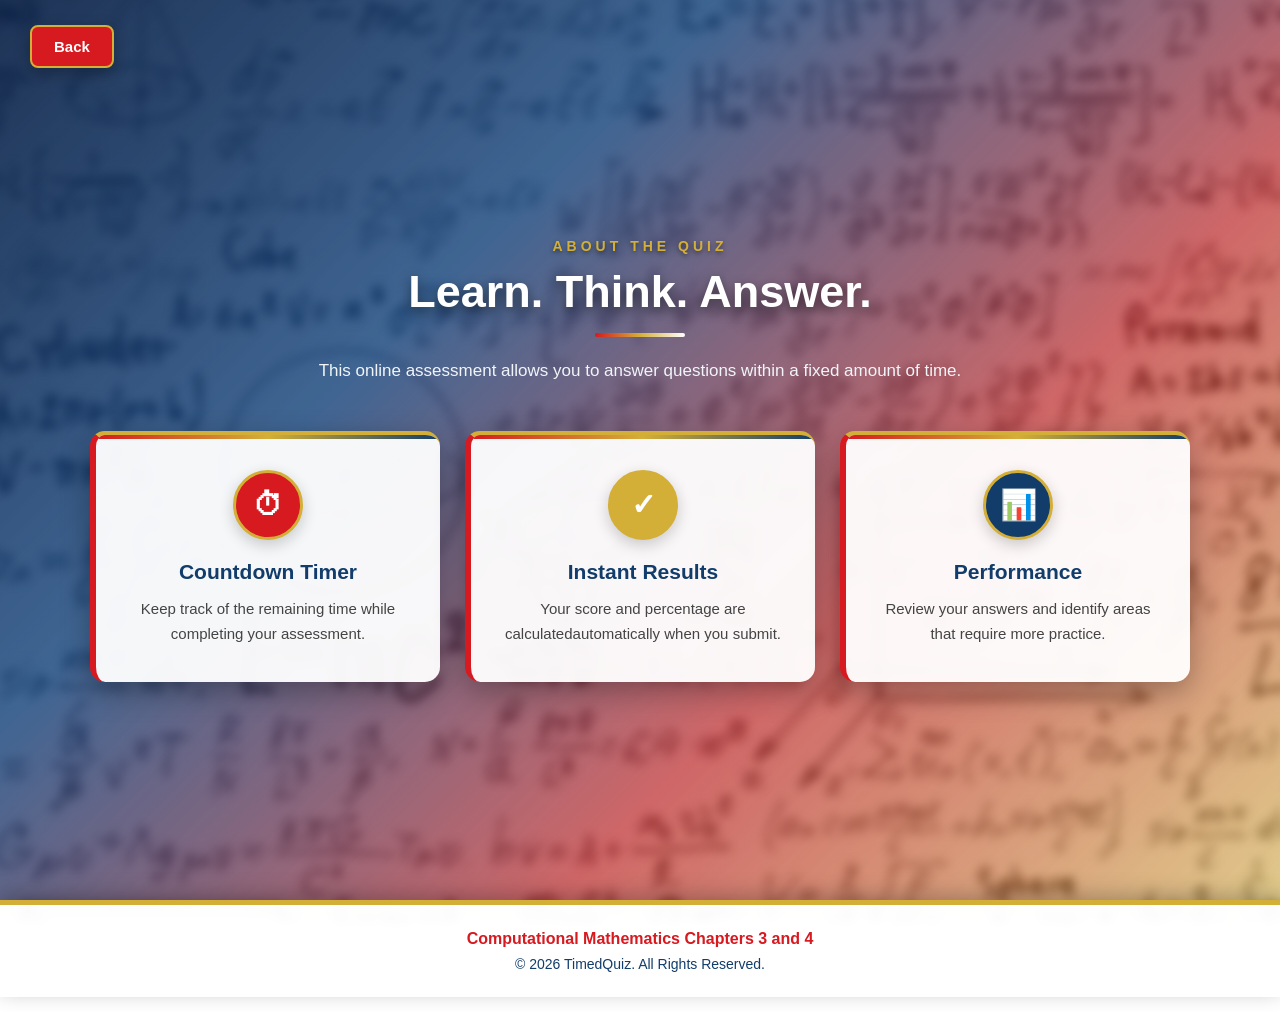
==== frontend/about.html @ ee89e7a9 "Add timedquiz frontend and backend" ====
<!DOCTYPE html>
<html lang="en">
    <head>
        <meta charset="UTF-8">
        <meta name="viewport" content="width=device-width, initial-scale=1.0">
        <title>About</title>

        <link rel="stylesheet" href="css/about.css">
    </head>

    <body >
        <button onclick="backhi()" class="bac">Back</button>
        
        <!-- ABOUT SECTION -->

        <section id="about" class="section">

            <div class="section-heading">

                <p class="subtitle">ABOUT THE QUIZ</p>

                <h2>Learn. Think. Answer.</h2>

                <p>This online assessment allows you to answer questions within a fixed amount of time.</p>

            </div>

            <div class="feature-container">

                <div class="feature-card">

                    <div class="feature-icon">⏱</div>

                    <h3>Countdown Timer</h3>

                    <p>Keep track of the remaining time while completing your assessment.</p>

                </div>


                <div class="feature-card">

                    <div class="feature-icon">✓</div>

                    <h3>Instant Results</h3>

                    <p>Your score and percentage are calculatedautomatically when you submit.</p>

                </div>


                <div class="feature-card">

                    <div class="feature-icon">📊</div>

                    <h3>Performance</h3>

                    <p>Review your answers and identify areas that require more practice.</p>

                </div>
            </div>
        </section>

        <footer>
            <h4 style="color: red;text-align: left;">Computational Mathematics Chapters 3 and 4</h4>
            <p>&copy; 2026 TimedQuiz. All Rights Reserved.</p>
        </footer>

        <script>
            function backhi(){
                window.history.back();
            }
        </script>
    </body>
</html>
---- frontend/css/about.css ----
/* =========================================
   ABOUT PAGE
========================================= */

* {
    margin: 0;
    padding: 0;
    box-sizing: border-box;
}


/* =========================================
   BODY
========================================= */

body {
    min-height: 100vh;

    font-family:
        Arial,
        Helvetica,
        sans-serif;

    color: white;

    position: relative;

    background-image:
        linear-gradient(
            135deg,
            rgba(5, 25, 60, 0.93),
            rgba(12, 55, 110, 0.88),
            rgba(180, 20, 25, 0.78),
            rgba(212, 170, 40, 0.72)
        ),
        url("image.png");

    background-size: cover;

    background-position: center;

    background-attachment: fixed;

    overflow-x: hidden;
}


/* =========================================
   BLURRED MATHEMATICS BACKGROUND
========================================= */

body::before {
    content: "";

    position: fixed;

    inset: 0;

    z-index: -2;

    background-image:
        url("image.png");

    background-size: cover;

    background-position: center;

    filter: blur(5px);

    transform: scale(1.05);
}


/* =========================================
   COLOUR OVERLAY
========================================= */

body::after {
    content: "";

    position: fixed;

    inset: 0;

    z-index: -1;

    background:
        linear-gradient(
            135deg,
            rgba(7, 31, 70, 0.90),
            rgba(15, 65, 125, 0.78),
            rgba(190, 25, 30, 0.62),
            rgba(212, 168, 35, 0.45)
        );

    pointer-events: none;
}


/* =========================================
   BACK BUTTON
========================================= */

.bac {
    position: fixed;

    top: 25px;

    left: 30px;

    z-index: 20;

    padding: 11px 22px;

    border: 2px solid #d4af37;

    border-radius: 8px;

    background: #d71920;

    color: white;

    font-size: 15px;

    font-weight: 700;

    cursor: pointer;

    box-shadow:
        0 5px 15px rgba(0, 0, 0, 0.3);

    transition:
        0.25s ease;
}


.bac:hover {
    background: #ffffff;

    color: #123d6b;

    border-color: #d71920;

    transform: translateY(-2px);
}


/* =========================================
   ABOUT SECTION
========================================= */

#about {
    min-height: 100vh;

    width: 100%;

    padding: 90px 7% 70px;

    display: flex;

    flex-direction: column;

    justify-content: center;

    align-items: center;

    position: relative;
}


/* =========================================
   SECTION HEADING
========================================= */

.section-heading {
    text-align: center;

    max-width: 800px;

    margin: 0 auto 45px;
}


.section-heading .subtitle {
    color: #d4af37;

    font-size: 14px;

    font-weight: 800;

    letter-spacing: 4px;

    margin-bottom: 12px;

    text-shadow:
        0 2px 5px rgba(0, 0, 0, 0.5);
}


.section-heading h2 {
    margin: 0;

    color: #ffffff;

    font-size: 45px;

    font-weight: 800;

    text-shadow:
        0 4px 12px rgba(0, 0, 0, 0.5);
}


/* GOLD UNDERLINE */

.section-heading h2::after {
    content: "";

    display: block;

    width: 90px;

    height: 4px;

    margin: 15px auto 0;

    background:
        linear-gradient(
            90deg,
            #d71920,
            #d4af37,
            #ffffff
        );

    border-radius: 10px;
}


.section-heading > p:last-child {
    color: #f1f5f9;

    font-size: 17px;

    line-height: 1.7;

    margin-top: 20px;
}


/* =========================================
   FEATURE CONTAINER
========================================= */

.feature-container {
    width: 100%;

    max-width: 1100px;

    margin: 0 auto;

    display: grid;

    grid-template-columns:
        repeat(3, 1fr);

    gap: 25px;
}


/* =========================================
   FEATURE CARD
========================================= */

.feature-card {
    position: relative;

    background:
        rgba(255, 255, 255, 0.95);

    color: #222222;

    padding: 35px 25px;

    border-radius: 15px;

    text-align: center;

    border-left: 6px solid #d71920;

    border-top: 4px solid #d4af37;

    box-shadow:
        0 10px 30px rgba(0, 0, 0, 0.30);

    overflow: hidden;

    transition:
        transform 0.3s ease,
        box-shadow 0.3s ease,
        border-color 0.3s ease;
}


/* GRADIENT TOP LINE */

.feature-card::before {
    content: "";

    position: absolute;

    top: 0;

    left: 0;

    width: 100%;

    height: 4px;

    background:
        linear-gradient(
            90deg,
            #d71920,
            #d4af37,
            #123d6b
        );
}


/* HOVER */

.feature-card:hover {
    transform: translateY(-10px);

    border-left-color: #d4af37;

    box-shadow:
        0 18px 35px rgba(0, 0, 0, 0.38);
}


/* =========================================
   FEATURE ICON
========================================= */

.feature-icon {
    width: 70px;

    height: 70px;

    margin: 0 auto 20px;

    display: flex;

    align-items: center;

    justify-content: center;

    border-radius: 50%;

    color: #ffffff;

    font-size: 30px;

    font-weight: 800;

    border: 3px solid #d4af37;

    box-shadow:
        0 5px 15px rgba(0, 0, 0, 0.20);
}


/* =========================================
   ICON COLOURS
========================================= */

/* Timer */

.feature-card:nth-child(1) .feature-icon {
    background: #d71920;
}


/* Results */

.feature-card:nth-child(2) .feature-icon {
    background: #d4af37;
}


/* Performance */

.feature-card:nth-child(3) .feature-icon {
    background: #123d6b;
}


/* =========================================
   FEATURE TITLE
========================================= */

.feature-card h3 {
    color: #123d6b;

    font-size: 21px;

    margin: 0 0 12px;

    font-weight: 800;
}


/* =========================================
   FEATURE DESCRIPTION
========================================= */

.feature-card p {
    color: #444444;

    font-size: 15px;

    line-height: 1.7;

    margin: 0;
}


/* =========================================
   FOOTER
========================================= */

footer {
    width: 100%;
    padding: 25px 7%;
    background: rgba(255, 255, 255, 0.97);
    border-top: 5px solid #d4af37;
    box-shadow: 0 -5px 20px rgba(0, 0, 0, 0.25);
    text-align: center;
    position: relative;
    margin-bottom: 15px;
}


footer h4 {
    color: #d71920 !important;

    text-align: center !important;

    font-size: 16px;

    margin: 0 0 8px;

    font-weight: 800;
}


footer p {
    color: #123d6b;

    margin: 0;

    font-size: 14px;
}


/* =========================================
   TABLET
========================================= */

@media (max-width: 850px) {

    #about {
        padding: 90px 5% 60px;
    }


    .section-heading h2 {
        font-size: 36px;
    }


    .feature-container {
        grid-template-columns: 1fr;

        max-width: 600px;
    }


    .feature-card {
        padding: 30px 25px;
    }

}


/* =========================================
   MOBILE
========================================= */

@media (max-width: 500px) {

    #about {
        padding: 90px 20px 50px;
    }


    .bac {
        top: 15px;

        left: 15px;

        padding: 9px 16px;

        font-size: 13px;
    }


    .section-heading {
        margin-bottom: 35px;
    }


    .section-heading .subtitle {
        font-size: 12px;

        letter-spacing: 3px;
    }


    .section-heading h2 {
        font-size: 29px;
    }


    .section-heading > p:last-child {
        font-size: 15px;
    }


    .feature-container {
        gap: 18px;
    }


    .feature-card {
        padding: 25px 20px;
    }


    .feature-icon {
        width: 60px;

        height: 60px;

        font-size: 26px;
    }


    .feature-card h3 {
        font-size: 19px;
    }


    .feature-card p {
        font-size: 14px;
    }


    footer {
        padding: 20px 15px;
    }


    footer h4 {
        font-size: 14px;
    }

}
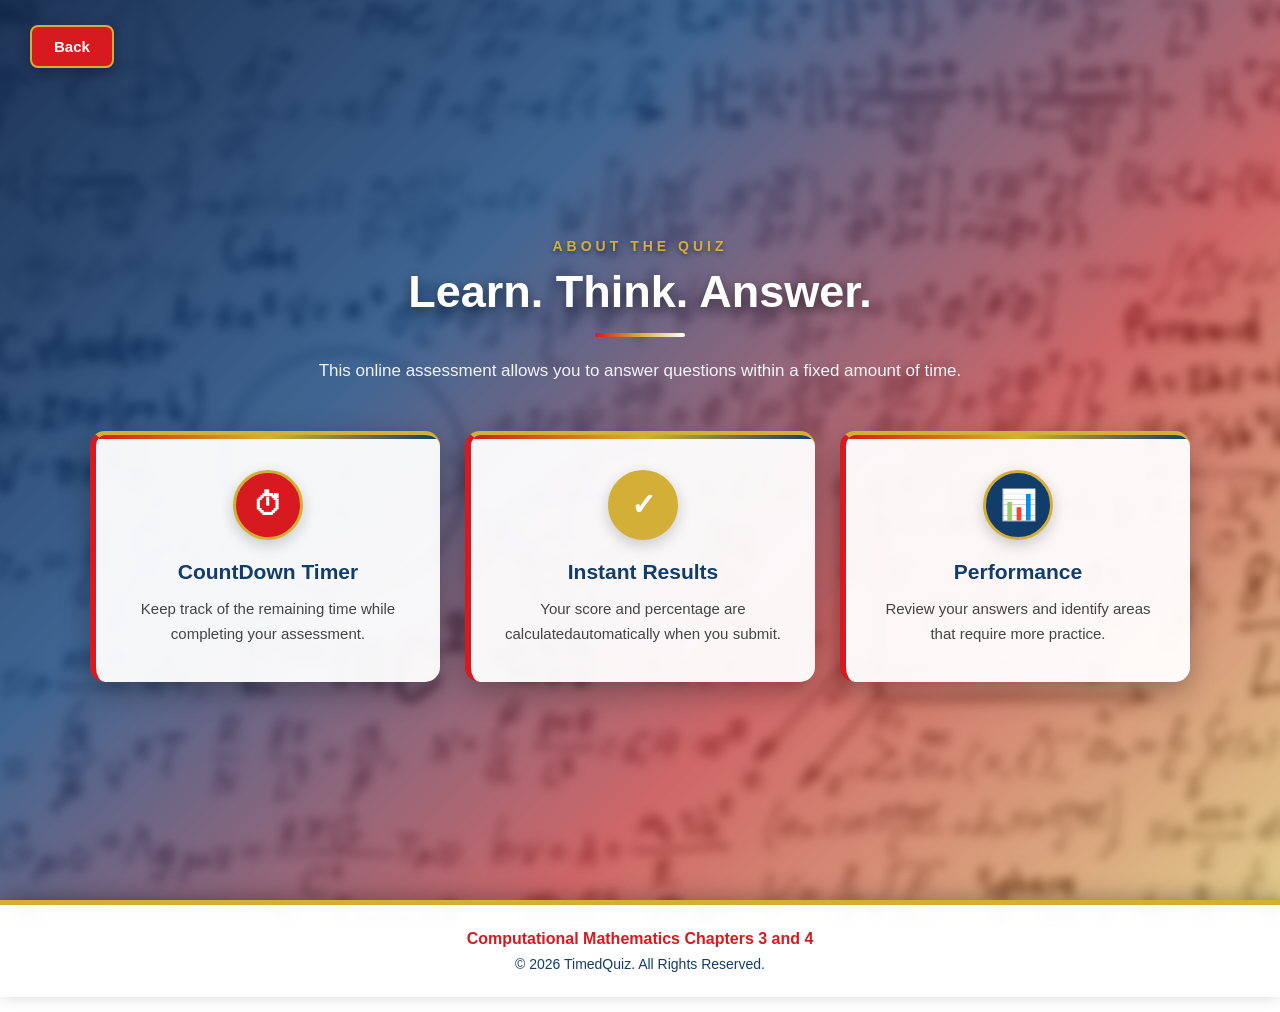
==== commit eea65560: "added aviables in application properties for sensitive information" ====
--- a/frontend/about.html
+++ b/frontend/about.html
@@ -31,7 +31,7 @@
 
                     <div class="feature-icon">⏱</div>
 
-                    <h3>Countdown Timer</h3>
+                    <h3>CountDown Timer</h3>
 
                     <p>Keep track of the remaining time while completing your assessment.</p>
 
